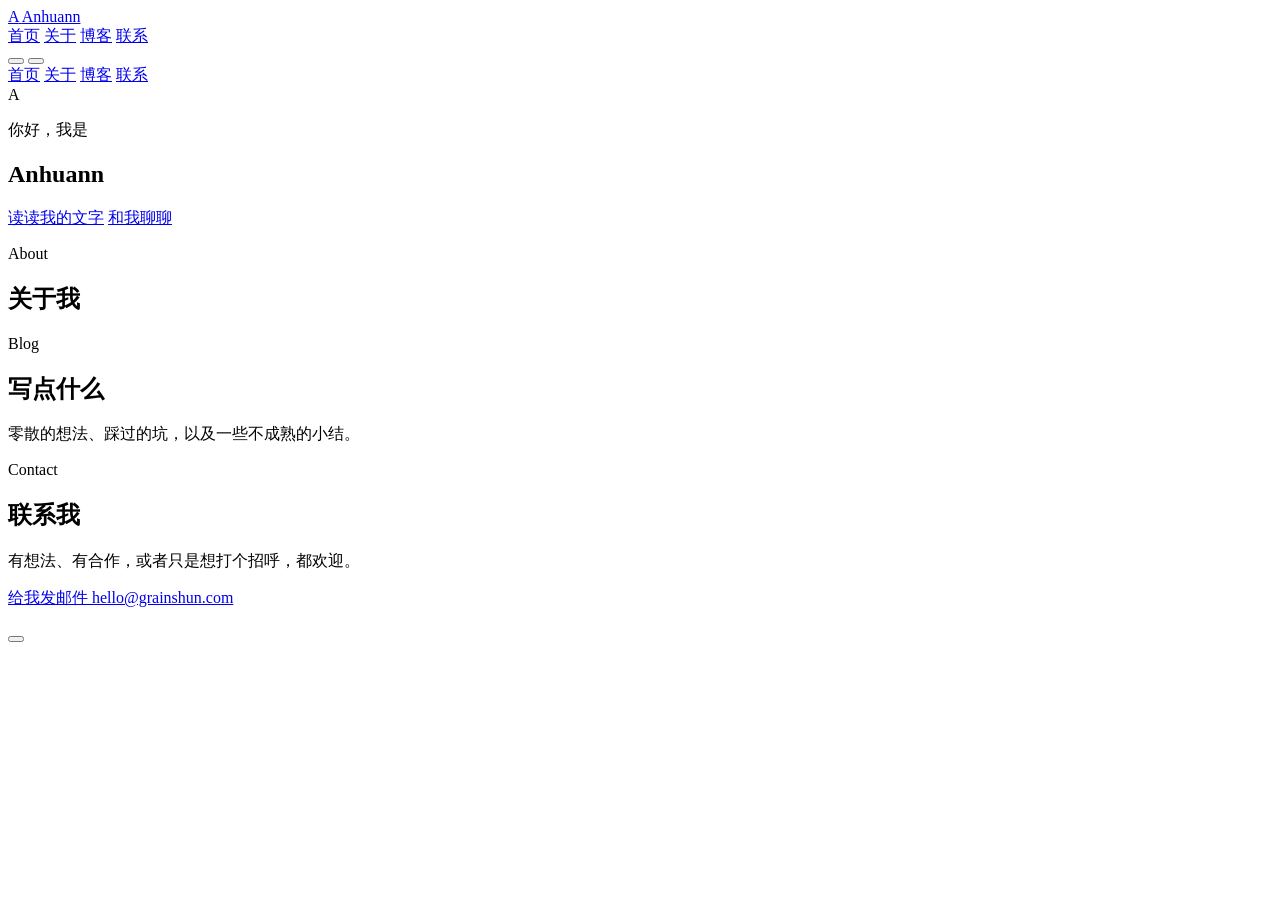
==== index.html @ 81dfb465 "add index.html" ====
<!DOCTYPE html>
<!-- 语言设为简体中文；data-theme="light" 是初始主题，JS 会按用户选择/系统偏好切换 -->
<html lang="zh-CN" data-theme="light">
<head>
  <!-- 字符编码与移动端适配（禁止缩放由 user-scalable 控制，这里用标准 1.0） -->
  <meta charset="UTF-8" />
  <meta name="viewport" content="width=device-width, initial-scale=1" />
  <!-- 浏览器标签页标题（也会被 main.js 按 SITE.name 覆盖一次） -->
  <title>Anhuann · 个人主页</title>
  <!-- SEO 描述：内容由 JS 按 UI.metaDescription 填充 -->
  <meta name="description" id="metaDesc" content="Anhuann 的个人网站 —— 记录一些作品、一些想法，以及一点点生活。" />
  <!-- 移动端地址栏颜色（浅色主题用淡蓝，深色调由 JS 切换） -->
  <meta name="theme-color" content="#e9f1fb" />
  <!-- 内联 SVG 图标做网站 favicon：渐变圆角方块 + 字母 A（无需额外文件） -->
  <link rel="icon" href="data:image/svg+xml,%3Csvg xmlns='http://www.w3.org/2000/svg' viewBox='0 0 64 64'%3E%3Cdefs%3E%3ClinearGradient id='g' x1='0' y1='0' x2='1' y2='1'%3E%3Cstop offset='0' stop-color='%23E9A08C'/%3E%3Cstop offset='1' stop-color='%23E8B98A'/%3E%3C/defs%3E%3Crect width='64' height='64' rx='16' fill='url(%23g)'/%3E%3Ctext x='32' y='44' font-size='36' font-family='Arial,Helvetica,sans-serif' font-weight='bold' fill='white' text-anchor='middle'%3EA%3C/text%3E%3C/svg%3E" />
  <!-- 主样式（配色、布局、组件） -->
  <link rel="stylesheet" href="assets/css/style.css" />
  <!-- 本地 KaTeX 样式（数学公式用，离线可用） -->
  <link rel="stylesheet" href="assets/vendor/katex/katex.min.css" />
  </head>
<body>
  <!-- 顶部滚动进度条：span#progressBar 的宽度由 JS 按滚动比例设置 -->
  <div class="scroll-progress"><span id="progressBar"></span></div>

  <!-- 顶部导航 -->
  <header class="site-header" id="siteHeader">
    <div class="container header-inner">
      <!-- 品牌区：头像占位文字 + （可选的）头像图片，文字由 JS 填充 -->
      <a class="brand" href="#home">
        <span class="brand-mark" id="brandMark">
          <span class="avatar-fallback" id="brandMarkText">A</span>
          <img class="avatar-img" id="brandMarkImg" alt="AnHuann" hidden />
        </span>
        <span class="brand-text" id="brandText">Anhuann</span>
      </a>

      <!-- 桌面导航链接：href 对应各 section 的 id；文字由 JS 按 UI.nav 填充，当前项由 JS 加 .active -->
      <nav class="nav-links" id="navLinks">
        <a href="#home" class="nav-link active" data-nav="home">首页</a>
        <a href="#about" class="nav-link" data-nav="about">关于</a>
        <a href="#blog" class="nav-link" data-nav="blog">博客</a>
        <a href="#contact" class="nav-link" data-nav="contact">联系</a>
      </nav>

      <div class="header-actions">
        <!-- 深浅色切换按钮：JS 在点击时翻转 data-theme -->
        <button class="icon-btn theme-toggle" id="themeToggle" type="button" aria-label="切换深浅色主题">
          <span class="theme-icon-light"></span>
          <span class="theme-icon-dark"></span>
        </button>
        <!-- 汉堡按钮：窄屏展开移动端菜单；aria-expanded 由 JS 维护无障碍状态 -->
        <button class="icon-btn menu-btn" id="menuBtn" type="button" aria-label="打开菜单" aria-expanded="false">
          <span></span><span></span><span></span>
        </button>
      </div>
    </div>

    <!-- 移动端下拉菜单（窄屏显示，点链接后自动收起）；文字同样按 UI.nav 填充 -->
    <div class="mobile-menu" id="mobileMenu">
      <a href="#home" class="mobile-link" data-nav="home">首页</a>
      <a href="#about" class="mobile-link" data-nav="about">关于</a>
      <a href="#blog" class="mobile-link" data-nav="blog">博客</a>
      <a href="#contact" class="mobile-link" data-nav="contact">联系</a>
    </div>
  </header>

  <main>
    <!-- 首页 Hero：首屏。带两个装饰光斑 blob，内容由 SITE 填充 -->
    <section class="hero" id="home">
      <div class="hero-blob blob-1"></div>
      <div class="hero-blob blob-2"></div>
      <div class="container hero-inner">
        <!-- 首屏头像：默认显示首字母占位，配了 SITE.avatar 则换成图片 -->
        <div class="hero-avatar" id="heroAvatar">
          <span class="avatar-fallback" id="heroAvatarText">A</span>
          <img class="avatar-img" id="heroAvatarImg" alt="AnHuann" hidden />
        </div>
        <p class="hero-greeting" id="heroGreeting">你好，我是</p>
        <h1 class="hero-name" id="heroName">Anhuann</h1>
        <p class="hero-tagline" id="heroTagline"></p>
        <p class="hero-desc" id="heroDesc"></p>
        <div class="hero-actions">
          <!-- 主按钮指向博客；次按钮指向联系；文字按 UI.hero 填充 -->
          <a class="btn btn-primary" id="heroPrimaryBtn" href="#blog">读读我的文字</a>
          <a class="btn btn-ghost" id="heroGhostBtn" href="#contact">和我聊聊</a>
        </div>
        <!-- 首屏社交图标药丸（最多 5 个），由 JS 注入 -->
        <div class="hero-socials" id="heroSocials"></div>
        <!-- 作者状态：更新频率/近况，文字按 UI.authorStatus 填充，后台「界面文案」可改 -->
        <p class="author-status" id="authorStatus"></p>
      </div>
      <!-- 向下滚动提示（指向关于区）；无障碍文字按 UI.hero.scrollHint 填充 -->
      <a class="scroll-hint" id="scrollHint" href="#about" aria-label="向下滚动">
        <span class="mouse"><span></span></span>
      </a>
    </section>

    <!-- 关于 -->
    <section class="section" id="about">
      <div class="container">
        <!-- 标题区：小标签/标题/副标题均由 JS 按 UI.about 填充 -->
        <div class="section-head reveal">
          <span class="section-kicker" id="aboutKicker">About</span>
          <h2 class="section-title" id="aboutTitle">关于我</h2>
          <p class="section-sub" id="aboutSub"></p>
        </div>

        <!-- 引入语（一段文字） -->
        <div class="about-intro reveal" id="aboutIntro"></div>
        <!-- 主题故事卡列表：每个 ABOUT.themes 项渲染成一张卡，由 JS 注入 -->
        <div class="story-list" id="storyList"></div>
      </div>
    </section>

    <!-- 博客（浅色底，与「关于」形成交替） -->
    <section class="section section-soft" id="blog">
      <div class="container">
        <!-- 标题区：小标签/标题/副标题均由 JS 按 UI.blog 填充 -->
        <div class="section-head reveal">
          <span class="section-kicker" id="blogKicker">Blog</span>
          <h2 class="section-title" id="blogTitle">写点什么</h2>
          <p class="section-sub" id="blogSub">零散的想法、踩过的坑，以及一些不成熟的小结。</p>
        </div>
        <!-- 文章列表：每篇一个按钮，点击打开弹窗；为空时显示空提示 -->
        <div class="post-list" id="postList"></div>
        <p class="empty-hint" id="postsEmpty" hidden>还没有文章，去 <code>assets/js/data.js</code> 里添加吧。</p>
      </div>
    </section>

    <!-- 联系 -->
    <section class="section" id="contact">
      <div class="container">
        <!-- 标题区：小标签/标题/副标题均由 JS 按 UI.contact 填充 -->
        <div class="section-head reveal">
          <span class="section-kicker" id="contactKicker">Contact</span>
          <h2 class="section-title" id="contactTitle">联系我</h2>
          <p class="section-sub" id="contactSub">有想法、有合作，或者只是想打个招呼，都欢迎。</p>
        </div>

        <div class="contact-wrap reveal">
          <!-- 邮件卡片：href 由 JS 设为 mailto: -->
          <a class="mail-card" id="mailCard" href="#">
            <span class="mail-icon" id="mailIcon"></span>
            <span class="mail-text">
              <span class="mail-label">给我发邮件</span>
              <span class="mail-value" id="mailValue">hello@grainshun.com</span>
            </span>
            <span class="mail-arrow" id="mailArrow"></span>
          </a>

          <!-- 社交账号卡片网格（徽章 + 名称 + 账号），由 JS 注入 -->
          <div class="social-grid" id="socialGrid"></div>
        </div>
      </div>
    </section>
  </main>

  <!-- 页脚：版权文案 + 社交图标药丸（全部），均由 JS 注入 -->
  <footer class="site-footer">
    <div class="container footer-inner">
      <p class="footer-copy" id="footerCopy"></p>
      <div class="footer-links" id="footerLinks"></div>
    </div>
  </footer>

  <!-- 文章弹窗：默认 hidden；打开时由 JS 填充并解锁 body 滚动 -->
  <div class="modal" id="postModal" role="dialog" aria-modal="true" aria-labelledby="modalTitle" hidden>
    <div class="modal-mask" data-close></div>
    <article class="modal-panel">
      <button class="modal-close" id="modalClose" type="button" aria-label="关闭"></button>
      <div class="modal-meta">
        <time id="modalDate"></time>
        <span class="modal-tags" id="modalTags"></span>
      </div>
      <h2 class="modal-title" id="modalTitle"></h2>
      <div class="modal-body" id="modalBody"></div>
    </article>
  </div>

  <!-- 回到顶部按钮（滚动超过一屏后显示） -->
  <button class="to-top" id="toTop" type="button" aria-label="回到顶部"></button>

  <!-- 脚本顺序很重要：
       1) data.js    —— 提供 SITE/ABOUT/POSTS/SOCIALS 全局内容（离线回退用）
       2) katex      —— 数学公式渲染库（本地）
       3) auto-render—— KaTeX 的自动渲染扩展
       4) main.js    —— 业务脚本，依赖上面的库与数据，必须放最后 -->
  <script src="assets/js/data.js"></script>
  <script src="assets/vendor/katex/katex.min.js"></script>
  <script src="assets/vendor/katex/contrib/auto-render.min.js"></script>
  <script src="assets/js/main.js"></script>
  </body>
</html>
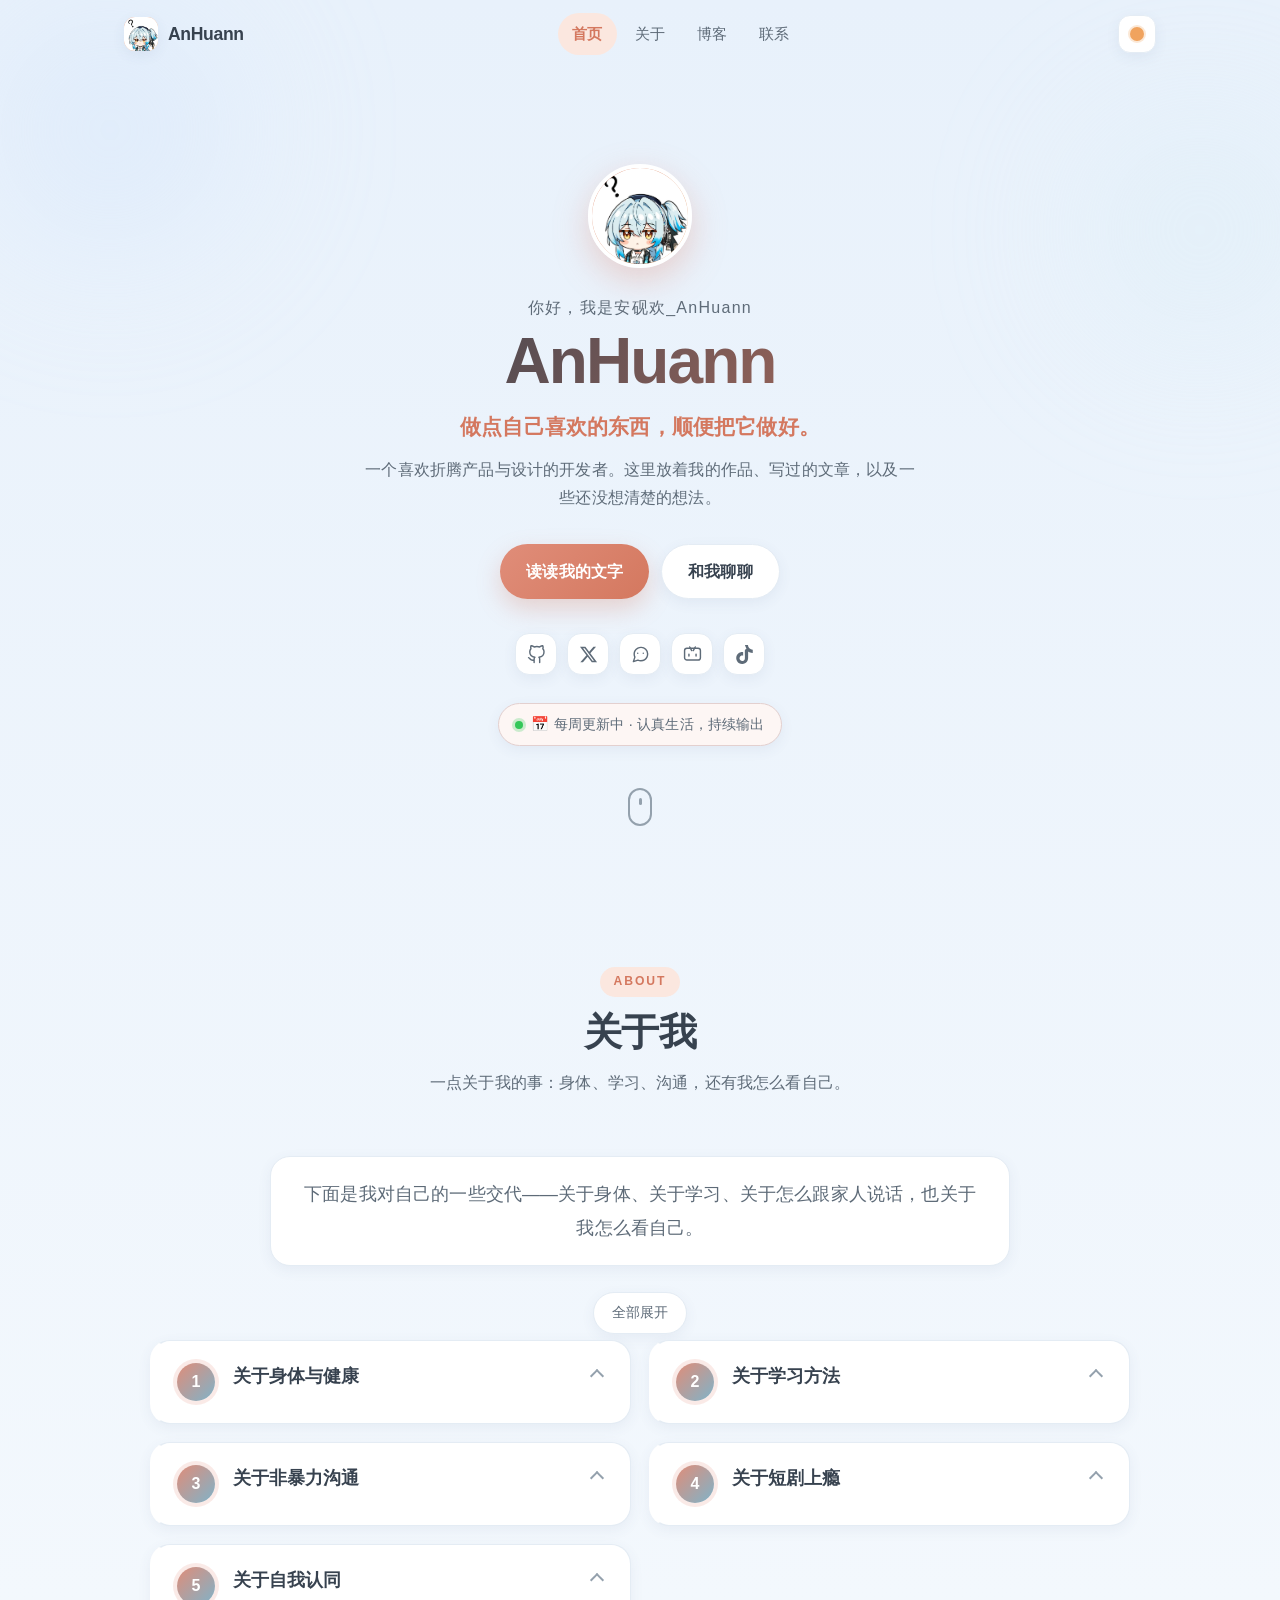
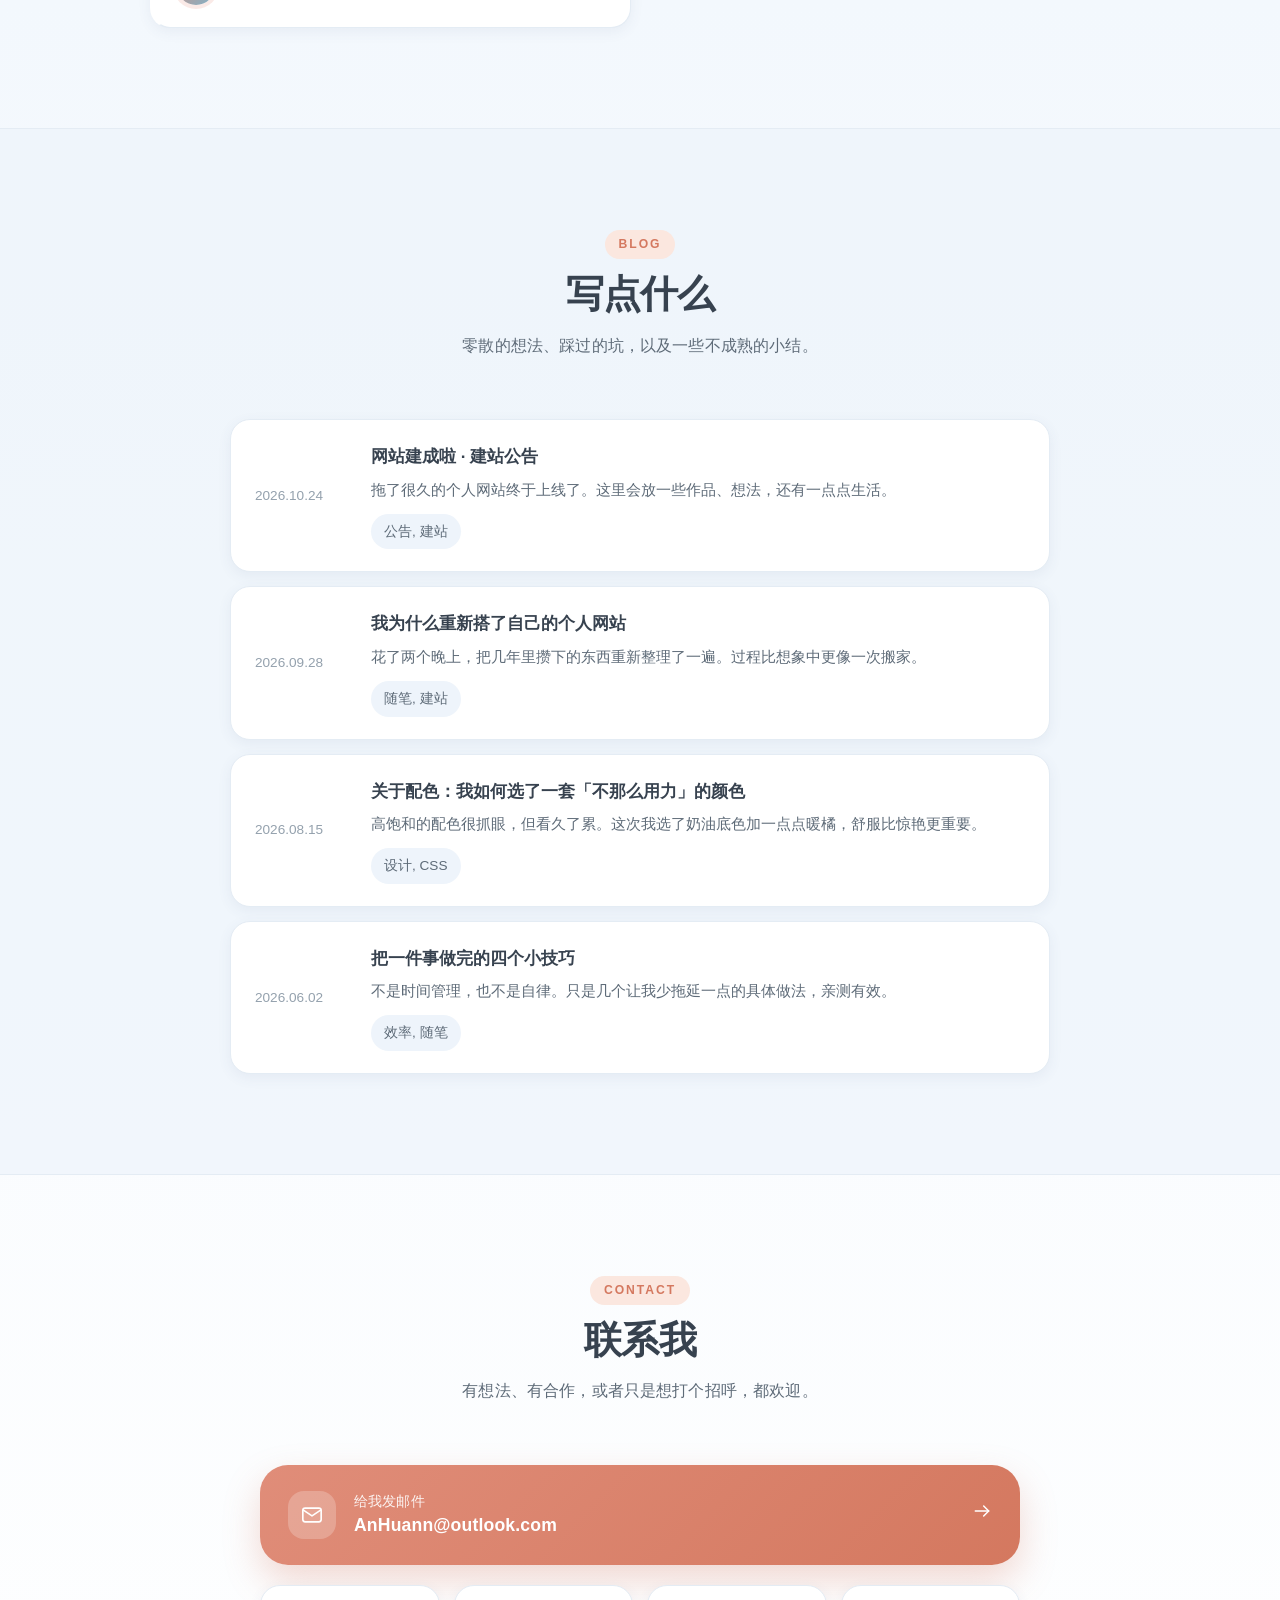
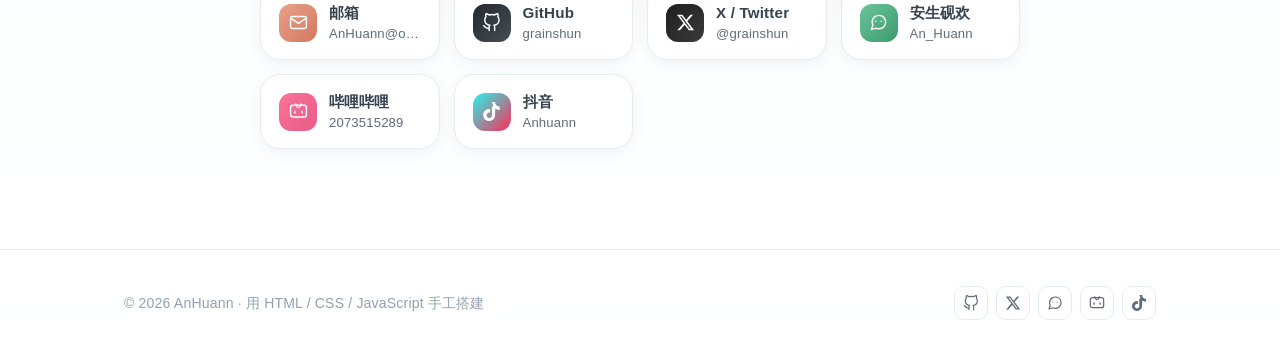
==== commit 82d32d25: "feat: blog categories + Word-style doc preview + LaTeX in admin" ====
--- a/index.html
+++ b/index.html
@@ -1,193 +1,195 @@
-<!DOCTYPE html>
-<!-- 语言设为简体中文；data-theme="light" 是初始主题，JS 会按用户选择/系统偏好切换 -->
-<html lang="zh-CN" data-theme="light">
-<head>
-  <!-- 字符编码与移动端适配（禁止缩放由 user-scalable 控制，这里用标准 1.0） -->
-  <meta charset="UTF-8" />
-  <meta name="viewport" content="width=device-width, initial-scale=1" />
-  <!-- 浏览器标签页标题（也会被 main.js 按 SITE.name 覆盖一次） -->
-  <title>Anhuann · 个人主页</title>
-  <!-- SEO 描述：内容由 JS 按 UI.metaDescription 填充 -->
-  <meta name="description" id="metaDesc" content="Anhuann 的个人网站 —— 记录一些作品、一些想法，以及一点点生活。" />
-  <!-- 移动端地址栏颜色（浅色主题用淡蓝，深色调由 JS 切换） -->
-  <meta name="theme-color" content="#e9f1fb" />
-  <!-- 内联 SVG 图标做网站 favicon：渐变圆角方块 + 字母 A（无需额外文件） -->
-  <link rel="icon" href="data:image/svg+xml,%3Csvg xmlns='http://www.w3.org/2000/svg' viewBox='0 0 64 64'%3E%3Cdefs%3E%3ClinearGradient id='g' x1='0' y1='0' x2='1' y2='1'%3E%3Cstop offset='0' stop-color='%23E9A08C'/%3E%3Cstop offset='1' stop-color='%23E8B98A'/%3E%3C/defs%3E%3Crect width='64' height='64' rx='16' fill='url(%23g)'/%3E%3Ctext x='32' y='44' font-size='36' font-family='Arial,Helvetica,sans-serif' font-weight='bold' fill='white' text-anchor='middle'%3EA%3C/text%3E%3C/svg%3E" />
-  <!-- 主样式（配色、布局、组件） -->
-  <link rel="stylesheet" href="assets/css/style.css" />
-  <!-- 本地 KaTeX 样式（数学公式用，离线可用） -->
-  <link rel="stylesheet" href="assets/vendor/katex/katex.min.css" />
-  </head>
-<body>
-  <!-- 顶部滚动进度条：span#progressBar 的宽度由 JS 按滚动比例设置 -->
-  <div class="scroll-progress"><span id="progressBar"></span></div>
-
-  <!-- 顶部导航 -->
-  <header class="site-header" id="siteHeader">
-    <div class="container header-inner">
-      <!-- 品牌区：头像占位文字 + （可选的）头像图片，文字由 JS 填充 -->
-      <a class="brand" href="#home">
-        <span class="brand-mark" id="brandMark">
-          <span class="avatar-fallback" id="brandMarkText">A</span>
-          <img class="avatar-img" id="brandMarkImg" alt="AnHuann" hidden />
-        </span>
-        <span class="brand-text" id="brandText">Anhuann</span>
-      </a>
-
-      <!-- 桌面导航链接：href 对应各 section 的 id；文字由 JS 按 UI.nav 填充，当前项由 JS 加 .active -->
-      <nav class="nav-links" id="navLinks">
-        <a href="#home" class="nav-link active" data-nav="home">首页</a>
-        <a href="#about" class="nav-link" data-nav="about">关于</a>
-        <a href="#blog" class="nav-link" data-nav="blog">博客</a>
-        <a href="#contact" class="nav-link" data-nav="contact">联系</a>
-      </nav>
-
-      <div class="header-actions">
-        <!-- 深浅色切换按钮：JS 在点击时翻转 data-theme -->
-        <button class="icon-btn theme-toggle" id="themeToggle" type="button" aria-label="切换深浅色主题">
-          <span class="theme-icon-light"></span>
-          <span class="theme-icon-dark"></span>
-        </button>
-        <!-- 汉堡按钮：窄屏展开移动端菜单；aria-expanded 由 JS 维护无障碍状态 -->
-        <button class="icon-btn menu-btn" id="menuBtn" type="button" aria-label="打开菜单" aria-expanded="false">
-          <span></span><span></span><span></span>
-        </button>
-      </div>
-    </div>
-
-    <!-- 移动端下拉菜单（窄屏显示，点链接后自动收起）；文字同样按 UI.nav 填充 -->
-    <div class="mobile-menu" id="mobileMenu">
-      <a href="#home" class="mobile-link" data-nav="home">首页</a>
-      <a href="#about" class="mobile-link" data-nav="about">关于</a>
-      <a href="#blog" class="mobile-link" data-nav="blog">博客</a>
-      <a href="#contact" class="mobile-link" data-nav="contact">联系</a>
-    </div>
-  </header>
-
-  <main>
-    <!-- 首页 Hero：首屏。带两个装饰光斑 blob，内容由 SITE 填充 -->
-    <section class="hero" id="home">
-      <div class="hero-blob blob-1"></div>
-      <div class="hero-blob blob-2"></div>
-      <div class="container hero-inner">
-        <!-- 首屏头像：默认显示首字母占位，配了 SITE.avatar 则换成图片 -->
-        <div class="hero-avatar" id="heroAvatar">
-          <span class="avatar-fallback" id="heroAvatarText">A</span>
-          <img class="avatar-img" id="heroAvatarImg" alt="AnHuann" hidden />
-        </div>
-        <p class="hero-greeting" id="heroGreeting">你好，我是</p>
-        <h1 class="hero-name" id="heroName">Anhuann</h1>
-        <p class="hero-tagline" id="heroTagline"></p>
-        <p class="hero-desc" id="heroDesc"></p>
-        <div class="hero-actions">
-          <!-- 主按钮指向博客；次按钮指向联系；文字按 UI.hero 填充 -->
-          <a class="btn btn-primary" id="heroPrimaryBtn" href="#blog">读读我的文字</a>
-          <a class="btn btn-ghost" id="heroGhostBtn" href="#contact">和我聊聊</a>
-        </div>
-        <!-- 首屏社交图标药丸（最多 5 个），由 JS 注入 -->
-        <div class="hero-socials" id="heroSocials"></div>
-        <!-- 作者状态：更新频率/近况，文字按 UI.authorStatus 填充，后台「界面文案」可改 -->
-        <p class="author-status" id="authorStatus"></p>
-      </div>
-      <!-- 向下滚动提示（指向关于区）；无障碍文字按 UI.hero.scrollHint 填充 -->
-      <a class="scroll-hint" id="scrollHint" href="#about" aria-label="向下滚动">
-        <span class="mouse"><span></span></span>
-      </a>
-    </section>
-
-    <!-- 关于 -->
-    <section class="section" id="about">
-      <div class="container">
-        <!-- 标题区：小标签/标题/副标题均由 JS 按 UI.about 填充 -->
-        <div class="section-head reveal">
-          <span class="section-kicker" id="aboutKicker">About</span>
-          <h2 class="section-title" id="aboutTitle">关于我</h2>
-          <p class="section-sub" id="aboutSub"></p>
-        </div>
-
-        <!-- 引入语（一段文字） -->
-        <div class="about-intro reveal" id="aboutIntro"></div>
-        <!-- 主题故事卡列表：每个 ABOUT.themes 项渲染成一张卡，由 JS 注入 -->
-        <div class="story-list" id="storyList"></div>
-      </div>
-    </section>
-
-    <!-- 博客（浅色底，与「关于」形成交替） -->
-    <section class="section section-soft" id="blog">
-      <div class="container">
-        <!-- 标题区：小标签/标题/副标题均由 JS 按 UI.blog 填充 -->
-        <div class="section-head reveal">
-          <span class="section-kicker" id="blogKicker">Blog</span>
-          <h2 class="section-title" id="blogTitle">写点什么</h2>
-          <p class="section-sub" id="blogSub">零散的想法、踩过的坑，以及一些不成熟的小结。</p>
-        </div>
-        <!-- 文章列表：每篇一个按钮，点击打开弹窗；为空时显示空提示 -->
-        <div class="post-list" id="postList"></div>
-        <p class="empty-hint" id="postsEmpty" hidden>还没有文章，去 <code>assets/js/data.js</code> 里添加吧。</p>
-      </div>
-    </section>
-
-    <!-- 联系 -->
-    <section class="section" id="contact">
-      <div class="container">
-        <!-- 标题区：小标签/标题/副标题均由 JS 按 UI.contact 填充 -->
-        <div class="section-head reveal">
-          <span class="section-kicker" id="contactKicker">Contact</span>
-          <h2 class="section-title" id="contactTitle">联系我</h2>
-          <p class="section-sub" id="contactSub">有想法、有合作，或者只是想打个招呼，都欢迎。</p>
-        </div>
-
-        <div class="contact-wrap reveal">
-          <!-- 邮件卡片：href 由 JS 设为 mailto: -->
-          <a class="mail-card" id="mailCard" href="#">
-            <span class="mail-icon" id="mailIcon"></span>
-            <span class="mail-text">
-              <span class="mail-label">给我发邮件</span>
-              <span class="mail-value" id="mailValue">hello@grainshun.com</span>
-            </span>
-            <span class="mail-arrow" id="mailArrow"></span>
-          </a>
-
-          <!-- 社交账号卡片网格（徽章 + 名称 + 账号），由 JS 注入 -->
-          <div class="social-grid" id="socialGrid"></div>
-        </div>
-      </div>
-    </section>
-  </main>
-
-  <!-- 页脚：版权文案 + 社交图标药丸（全部），均由 JS 注入 -->
-  <footer class="site-footer">
-    <div class="container footer-inner">
-      <p class="footer-copy" id="footerCopy"></p>
-      <div class="footer-links" id="footerLinks"></div>
-    </div>
-  </footer>
-
-  <!-- 文章弹窗：默认 hidden；打开时由 JS 填充并解锁 body 滚动 -->
-  <div class="modal" id="postModal" role="dialog" aria-modal="true" aria-labelledby="modalTitle" hidden>
-    <div class="modal-mask" data-close></div>
-    <article class="modal-panel">
-      <button class="modal-close" id="modalClose" type="button" aria-label="关闭"></button>
-      <div class="modal-meta">
-        <time id="modalDate"></time>
-        <span class="modal-tags" id="modalTags"></span>
-      </div>
-      <h2 class="modal-title" id="modalTitle"></h2>
-      <div class="modal-body" id="modalBody"></div>
-    </article>
-  </div>
-
-  <!-- 回到顶部按钮（滚动超过一屏后显示） -->
-  <button class="to-top" id="toTop" type="button" aria-label="回到顶部"></button>
-
-  <!-- 脚本顺序很重要：
-       1) data.js    —— 提供 SITE/ABOUT/POSTS/SOCIALS 全局内容（离线回退用）
-       2) katex      —— 数学公式渲染库（本地）
-       3) auto-render—— KaTeX 的自动渲染扩展
-       4) main.js    —— 业务脚本，依赖上面的库与数据，必须放最后 -->
-  <script src="assets/js/data.js"></script>
-  <script src="assets/vendor/katex/katex.min.js"></script>
-  <script src="assets/vendor/katex/contrib/auto-render.min.js"></script>
-  <script src="assets/js/main.js"></script>
-  </body>
-</html>
+<!DOCTYPE html>
+<!-- 语言设为简体中文；data-theme="light" 是初始主题，JS 会按用户选择/系统偏好切换 -->
+<html lang="zh-CN" data-theme="light">
+<head>
+  <!-- 字符编码与移动端适配（禁止缩放由 user-scalable 控制，这里用标准 1.0） -->
+  <meta charset="UTF-8" />
+  <meta name="viewport" content="width=device-width, initial-scale=1" />
+  <!-- 浏览器标签页标题（也会被 main.js 按 SITE.name 覆盖一次） -->
+  <title>Anhuann · 个人主页</title>
+  <!-- SEO 描述：内容由 JS 按 UI.metaDescription 填充 -->
+  <meta name="description" id="metaDesc" content="Anhuann 的个人网站 —— 记录一些作品、一些想法，以及一点点生活。" />
+  <!-- 移动端地址栏颜色（浅色主题用淡蓝，深色调由 JS 切换） -->
+  <meta name="theme-color" content="#e9f1fb" />
+  <!-- 内联 SVG 图标做网站 favicon：渐变圆角方块 + 字母 A（无需额外文件） -->
+  <link rel="icon" href="data:image/svg+xml,%3Csvg xmlns='http://www.w3.org/2000/svg' viewBox='0 0 64 64'%3E%3Cdefs%3E%3ClinearGradient id='g' x1='0' y1='0' x2='1' y2='1'%3E%3Cstop offset='0' stop-color='%23E9A08C'/%3E%3Cstop offset='1' stop-color='%23E8B98A'/%3E%3C/defs%3E%3Crect width='64' height='64' rx='16' fill='url(%23g)'/%3E%3Ctext x='32' y='44' font-size='36' font-family='Arial,Helvetica,sans-serif' font-weight='bold' fill='white' text-anchor='middle'%3EA%3C/text%3E%3C/svg%3E" />
+  <!-- 主样式（配色、布局、组件） -->
+  <link rel="stylesheet" href="assets/css/style.css" />
+  <!-- 本地 KaTeX 样式（数学公式用，离线可用） -->
+  <link rel="stylesheet" href="assets/vendor/katex/katex.min.css" />
+  </head>
+<body>
+  <!-- 顶部滚动进度条：span#progressBar 的宽度由 JS 按滚动比例设置 -->
+  <div class="scroll-progress"><span id="progressBar"></span></div>
+
+  <!-- 顶部导航 -->
+  <header class="site-header" id="siteHeader">
+    <div class="container header-inner">
+      <!-- 品牌区：头像占位文字 + （可选的）头像图片，文字由 JS 填充 -->
+      <a class="brand" href="#home">
+        <span class="brand-mark" id="brandMark">
+          <span class="avatar-fallback" id="brandMarkText">A</span>
+          <img class="avatar-img" id="brandMarkImg" alt="AnHuann" hidden />
+        </span>
+        <span class="brand-text" id="brandText">Anhuann</span>
+      </a>
+
+      <!-- 桌面导航链接：href 对应各 section 的 id；文字由 JS 按 UI.nav 填充，当前项由 JS 加 .active -->
+      <nav class="nav-links" id="navLinks">
+        <a href="#home" class="nav-link active" data-nav="home">首页</a>
+        <a href="#about" class="nav-link" data-nav="about">关于</a>
+        <a href="#blog" class="nav-link" data-nav="blog">博客</a>
+        <a href="#contact" class="nav-link" data-nav="contact">联系</a>
+      </nav>
+
+      <div class="header-actions">
+        <!-- 深浅色切换按钮：JS 在点击时翻转 data-theme -->
+        <button class="icon-btn theme-toggle" id="themeToggle" type="button" aria-label="切换深浅色主题">
+          <span class="theme-icon-light"></span>
+          <span class="theme-icon-dark"></span>
+        </button>
+        <!-- 汉堡按钮：窄屏展开移动端菜单；aria-expanded 由 JS 维护无障碍状态 -->
+        <button class="icon-btn menu-btn" id="menuBtn" type="button" aria-label="打开菜单" aria-expanded="false">
+          <span></span><span></span><span></span>
+        </button>
+      </div>
+    </div>
+
+    <!-- 移动端下拉菜单（窄屏显示，点链接后自动收起）；文字同样按 UI.nav 填充 -->
+    <div class="mobile-menu" id="mobileMenu">
+      <a href="#home" class="mobile-link" data-nav="home">首页</a>
+      <a href="#about" class="mobile-link" data-nav="about">关于</a>
+      <a href="#blog" class="mobile-link" data-nav="blog">博客</a>
+      <a href="#contact" class="mobile-link" data-nav="contact">联系</a>
+    </div>
+  </header>
+
+  <main>
+    <!-- 首页 Hero：首屏。带两个装饰光斑 blob，内容由 SITE 填充 -->
+    <section class="hero" id="home">
+      <div class="hero-blob blob-1"></div>
+      <div class="hero-blob blob-2"></div>
+      <div class="container hero-inner">
+        <!-- 首屏头像：默认显示首字母占位，配了 SITE.avatar 则换成图片 -->
+        <div class="hero-avatar" id="heroAvatar">
+          <span class="avatar-fallback" id="heroAvatarText">A</span>
+          <img class="avatar-img" id="heroAvatarImg" alt="AnHuann" hidden />
+        </div>
+        <p class="hero-greeting" id="heroGreeting">你好，我是</p>
+        <h1 class="hero-name" id="heroName">Anhuann</h1>
+        <p class="hero-tagline" id="heroTagline"></p>
+        <p class="hero-desc" id="heroDesc"></p>
+        <div class="hero-actions">
+          <!-- 主按钮指向博客；次按钮指向联系；文字按 UI.hero 填充 -->
+          <a class="btn btn-primary" id="heroPrimaryBtn" href="#blog">读读我的文字</a>
+          <a class="btn btn-ghost" id="heroGhostBtn" href="#contact">和我聊聊</a>
+        </div>
+        <!-- 首屏社交图标药丸（最多 5 个），由 JS 注入 -->
+        <div class="hero-socials" id="heroSocials"></div>
+        <!-- 作者状态：更新频率/近况，文字按 UI.authorStatus 填充，后台「界面文案」可改 -->
+        <p class="author-status" id="authorStatus"></p>
+      </div>
+      <!-- 向下滚动提示（指向关于区）；无障碍文字按 UI.hero.scrollHint 填充 -->
+      <a class="scroll-hint" id="scrollHint" href="#about" aria-label="向下滚动">
+        <span class="mouse"><span></span></span>
+      </a>
+    </section>
+
+    <!-- 关于 -->
+    <section class="section" id="about">
+      <div class="container">
+        <!-- 标题区：小标签/标题/副标题均由 JS 按 UI.about 填充 -->
+        <div class="section-head reveal">
+          <span class="section-kicker" id="aboutKicker">About</span>
+          <h2 class="section-title" id="aboutTitle">关于我</h2>
+          <p class="section-sub" id="aboutSub"></p>
+        </div>
+
+        <!-- 引入语（一段文字） -->
+        <div class="about-intro reveal" id="aboutIntro"></div>
+        <!-- 主题故事卡列表：每个 ABOUT.themes 项渲染成一张卡，由 JS 注入 -->
+        <div class="story-list" id="storyList"></div>
+      </div>
+    </section>
+
+    <!-- 博客（浅色底，与「关于」形成交替） -->
+    <section class="section section-soft" id="blog">
+      <div class="container">
+        <!-- 标题区：小标签/标题/副标题均由 JS 按 UI.blog 填充 -->
+        <div class="section-head reveal">
+          <span class="section-kicker" id="blogKicker">Blog</span>
+          <h2 class="section-title" id="blogTitle">写点什么</h2>
+          <p class="section-sub" id="blogSub">零散的想法、踩过的坑，以及一些不成熟的小结。</p>
+        </div>
+        <!-- 文章列表：每篇一个按钮，点击打开弹窗；为空时显示空提示 -->
+        <!-- 分类筛选条：由 JS 按文章分类动态生成 -->
+        <div class="category-bar" id="categoryBar" hidden></div>
+        <div class="post-list" id="postList"></div>
+        <p class="empty-hint" id="postsEmpty" hidden>还没有文章，去 <code>assets/js/data.js</code> 里添加吧。</p>
+      </div>
+    </section>
+
+    <!-- 联系 -->
+    <section class="section" id="contact">
+      <div class="container">
+        <!-- 标题区：小标签/标题/副标题均由 JS 按 UI.contact 填充 -->
+        <div class="section-head reveal">
+          <span class="section-kicker" id="contactKicker">Contact</span>
+          <h2 class="section-title" id="contactTitle">联系我</h2>
+          <p class="section-sub" id="contactSub">有想法、有合作，或者只是想打个招呼，都欢迎。</p>
+        </div>
+
+        <div class="contact-wrap reveal">
+          <!-- 邮件卡片：href 由 JS 设为 mailto: -->
+          <a class="mail-card" id="mailCard" href="#">
+            <span class="mail-icon" id="mailIcon"></span>
+            <span class="mail-text">
+              <span class="mail-label">给我发邮件</span>
+              <span class="mail-value" id="mailValue">hello@grainshun.com</span>
+            </span>
+            <span class="mail-arrow" id="mailArrow"></span>
+          </a>
+
+          <!-- 社交账号卡片网格（徽章 + 名称 + 账号），由 JS 注入 -->
+          <div class="social-grid" id="socialGrid"></div>
+        </div>
+      </div>
+    </section>
+  </main>
+
+  <!-- 页脚：版权文案 + 社交图标药丸（全部），均由 JS 注入 -->
+  <footer class="site-footer">
+    <div class="container footer-inner">
+      <p class="footer-copy" id="footerCopy"></p>
+      <div class="footer-links" id="footerLinks"></div>
+    </div>
+  </footer>
+
+  <!-- 文章弹窗：默认 hidden；打开时由 JS 填充并解锁 body 滚动 -->
+  <div class="modal" id="postModal" role="dialog" aria-modal="true" aria-labelledby="modalTitle" hidden>
+    <div class="modal-mask" data-close></div>
+    <article class="modal-panel">
+      <button class="modal-close" id="modalClose" type="button" aria-label="关闭"></button>
+      <div class="modal-meta">
+        <time id="modalDate"></time>
+        <span class="modal-tags" id="modalTags"></span>
+      </div>
+      <h2 class="modal-title" id="modalTitle"></h2>
+      <div class="modal-body" id="modalBody"></div>
+    </article>
+  </div>
+
+  <!-- 回到顶部按钮（滚动超过一屏后显示） -->
+  <button class="to-top" id="toTop" type="button" aria-label="回到顶部"></button>
+
+  <!-- 脚本顺序很重要：
+       1) data.js    —— 提供 SITE/ABOUT/POSTS/SOCIALS 全局内容（离线回退用）
+       2) katex      —— 数学公式渲染库（本地）
+       3) auto-render—— KaTeX 的自动渲染扩展
+       4) main.js    —— 业务脚本，依赖上面的库与数据，必须放最后 -->
+  <script src="assets/js/data.js"></script>
+  <script src="assets/vendor/katex/katex.min.js"></script>
+  <script src="assets/vendor/katex/contrib/auto-render.min.js"></script>
+  <script src="assets/js/main.js"></script>
+  </body>
+</html>
--- a/assets/css/style.css
+++ b/assets/css/style.css
@@ -0,0 +1,1477 @@
+/* =========================================================
+   Anhuann · 个人网站样式
+   风格：温和个人风（柔和配色 / 大圆角 / 轻动效）
+   ========================================================= */
+
+/* ---------- 设计变量 ---------- */
+:root {
+  --bg: #fbfdff;
+  --bg-soft: #eef4fb;
+  --surface: #ffffff;
+  --text: #37424f;
+  --text-soft: #5e6b78;
+  --text-faint: #94a1ad;
+  --accent: #e08d79;
+  --accent-strong: #d4785f;
+  --accent-soft: #fbe7df;
+  --accent-2: #7fb3c9;
+  --border: #e4ecf4;
+  --shadow-sm: 0 4px 14px rgba(64, 92, 130, 0.07);
+  --shadow-md: 0 12px 32px rgba(64, 92, 130, 0.1);
+  --shadow-lg: 0 24px 60px rgba(64, 92, 130, 0.16);
+  --radius-sm: 12px;
+  --radius: 20px;
+  --radius-lg: 28px;
+  --header-h: 68px;
+  --ease: cubic-bezier(0.22, 0.61, 0.36, 1);
+}
+
+[data-theme="dark"] {
+  --bg: #14181f;
+  --bg-soft: #1b222c;
+  --surface: #1f2731;
+  --text: #eef3f8;
+  --text-soft: #aab6c2;
+  --text-faint: #6f7c89;
+  --accent: #e8a08c;
+  --accent-strong: #f0b3a1;
+  --accent-soft: #332420;
+  --accent-2: #7fb3c9;
+  --border: #2a3543;
+  --shadow-sm: 0 4px 14px rgba(0, 0, 0, 0.3);
+  --shadow-md: 0 12px 32px rgba(0, 0, 0, 0.4);
+  --shadow-lg: 0 24px 60px rgba(0, 0, 0, 0.52);
+}
+
+[data-theme="dark"] body {
+  background: var(--bg);
+}
+
+/* ---------- 基础重置 ---------- */
+*,
+*::before,
+*::after {
+  box-sizing: border-box;
+}
+
+html {
+  scroll-behavior: smooth;
+  scroll-padding-top: calc(var(--header-h) + 16px);
+  -webkit-text-size-adjust: 100%;
+}
+
+/* 双端兜底：防止意外内容把页面撑出横向滚动 */
+html,
+body {
+  overflow-x: hidden;
+  max-width: 100%;
+}
+
+body {
+  margin: 0;
+  background: linear-gradient(180deg, #e8f1fb 0%, #f3f8fd 45%, #ffffff 100%);
+  color: var(--text);
+  font-family: -apple-system, BlinkMacSystemFont, "Segoe UI", "PingFang SC",
+    "Hiragino Sans GB", "Microsoft YaHei", "Source Han Sans SC", sans-serif;
+  font-size: 16px;
+  line-height: 1.75;
+  letter-spacing: 0.01em;
+  -webkit-font-smoothing: antialiased;
+  transition: background-color 0.4s var(--ease), color 0.4s var(--ease);
+}
+
+body.is-locked {
+  overflow: hidden;
+}
+
+h1, h2, h3, h4 {
+  margin: 0;
+  line-height: 1.25;
+  font-weight: 700;
+  letter-spacing: -0.015em;
+}
+
+p { margin: 0 0 1em; }
+p:last-child { margin-bottom: 0; }
+
+a {
+  color: inherit;
+  text-decoration: none;
+}
+
+ul {
+  margin: 0;
+  padding: 0;
+  list-style: none;
+}
+
+img { max-width: 100%; display: block; }
+
+/* hidden 属性要能盖过组件自身的 display */
+[hidden] { display: none !important; }
+
+button {
+  font: inherit;
+  color: inherit;
+  border: none;
+  background: none;
+  cursor: pointer;
+}
+
+code {
+  font-family: "SFMono-Regular", Consolas, "Liberation Mono", Menlo, monospace;
+  font-size: 0.9em;
+  padding: 0.15em 0.45em;
+  border-radius: 6px;
+  background: var(--bg-soft);
+  color: var(--accent-strong);
+}
+
+:focus-visible {
+  outline: 2px solid var(--accent);
+  outline-offset: 3px;
+  border-radius: 6px;
+}
+
+::selection {
+  background: var(--accent-soft);
+  color: var(--accent-strong);
+}
+
+.container {
+  width: 100%;
+  max-width: 1080px;
+  margin: 0 auto;
+  padding: 0 24px;
+}
+
+/* ---------- 滚动进度条 ---------- */
+.scroll-progress {
+  position: fixed;
+  inset: 0 0 auto 0;
+  height: 3px;
+  z-index: 120;
+  background: transparent;
+  pointer-events: none;
+}
+
+.scroll-progress span {
+  display: block;
+  height: 100%;
+  width: 0;
+  background: linear-gradient(90deg, var(--accent), var(--accent-2));
+  border-radius: 0 3px 3px 0;
+  transition: width 0.1s linear;
+}
+
+/* ---------- 顶部导航 ---------- */
+.site-header {
+  position: fixed;
+  top: 0;
+  left: 0;
+  right: 0;
+  z-index: 100;
+  height: var(--header-h);
+  display: flex;
+  align-items: center;
+  background: transparent;
+  transition: background-color 0.3s var(--ease), box-shadow 0.3s var(--ease),
+    backdrop-filter 0.3s var(--ease);
+}
+
+.site-header.is-stuck {
+  background: var(--bg);
+  background: color-mix(in srgb, var(--bg) 82%, transparent);
+  backdrop-filter: saturate(180%) blur(14px);
+  -webkit-backdrop-filter: saturate(180%) blur(14px);
+  box-shadow: 0 1px 0 var(--border);
+}
+
+.header-inner {
+  display: flex;
+  align-items: center;
+  justify-content: space-between;
+  gap: 20px;
+}
+
+.brand {
+  display: inline-flex;
+  align-items: center;
+  gap: 10px;
+  font-weight: 700;
+  font-size: 1.1rem;
+  letter-spacing: -0.02em;
+}
+
+.brand-mark {
+  position: relative;
+  width: 34px;
+  height: 34px;
+  display: grid;
+  place-items: center;
+  border-radius: 11px;
+  background: linear-gradient(135deg, var(--accent), #e8b98a);
+  color: #fff;
+  font-size: 1rem;
+  font-weight: 800;
+  box-shadow: var(--shadow-sm);
+}
+
+.brand-text { color: var(--text); }
+
+.nav-links {
+  display: flex;
+  align-items: center;
+  gap: 4px;
+}
+
+.nav-link {
+  position: relative;
+  padding: 8px 14px;
+  border-radius: 999px;
+  font-size: 0.95rem;
+  color: var(--text-soft);
+  transition: color 0.25s var(--ease), background-color 0.25s var(--ease);
+}
+
+.nav-link:hover { color: var(--text); background: var(--bg-soft); }
+
+.nav-link.active {
+  color: var(--accent-strong);
+  background: var(--accent-soft);
+  font-weight: 600;
+}
+
+.header-actions {
+  display: flex;
+  align-items: center;
+  gap: 8px;
+}
+
+.icon-btn {
+  width: 38px;
+  height: 38px;
+  display: grid;
+  place-items: center;
+  border-radius: 12px;
+  background: var(--surface);
+  box-shadow: var(--shadow-sm);
+  border: 1px solid var(--border);
+  transition: transform 0.25s var(--ease), box-shadow 0.25s var(--ease);
+}
+
+.icon-btn:hover {
+  transform: translateY(-1px);
+  box-shadow: var(--shadow-md);
+}
+
+/* 主题切换图标 */
+.theme-toggle { position: relative; overflow: hidden; }
+
+.theme-icon-light,
+.theme-icon-dark {
+  position: absolute;
+  width: 18px;
+  height: 18px;
+  transition: opacity 0.3s var(--ease), transform 0.4s var(--ease);
+}
+
+.theme-icon-light {
+  opacity: 1;
+  transform: rotate(0) scale(1);
+}
+
+.theme-icon-dark {
+  opacity: 0;
+  transform: rotate(-90deg) scale(0.5);
+}
+
+[data-theme="dark"] .theme-icon-light {
+  opacity: 0;
+  transform: rotate(90deg) scale(0.5);
+}
+
+[data-theme="dark"] .theme-icon-dark {
+  opacity: 1;
+  transform: rotate(0) scale(1);
+}
+
+.theme-icon-light::before {
+  content: "";
+  position: absolute;
+  inset: 2px;
+  border-radius: 50%;
+  background: #f0a35e;
+  box-shadow: 0 0 0 2px rgba(240, 163, 94, 0.25);
+}
+
+.theme-icon-dark::before {
+  content: "";
+  position: absolute;
+  width: 14px;
+  height: 14px;
+  top: 1px;
+  left: 3px;
+  border-radius: 50%;
+  background: #d8cfc4;
+  box-shadow: 5px 3px 0 -1px var(--surface);
+}
+
+/* 汉堡按钮 */
+.menu-btn {
+  display: none;
+  flex-direction: column;
+  gap: 4px;
+}
+
+.menu-btn span {
+  display: block;
+  width: 16px;
+  height: 2px;
+  border-radius: 2px;
+  background: var(--text);
+  transition: transform 0.3s var(--ease), opacity 0.2s var(--ease);
+}
+
+.menu-btn.is-open span:nth-child(1) { transform: translateY(6px) rotate(45deg); }
+.menu-btn.is-open span:nth-child(2) { opacity: 0; }
+.menu-btn.is-open span:nth-child(3) { transform: translateY(-6px) rotate(-45deg); }
+
+/* 移动端菜单 */
+.mobile-menu {
+  position: absolute;
+  top: var(--header-h);
+  left: 12px;
+  right: 12px;
+  padding: 10px;
+  border-radius: var(--radius);
+  background: var(--surface);
+  border: 1px solid var(--border);
+  box-shadow: var(--shadow-lg);
+  display: none;
+  flex-direction: column;
+  opacity: 0;
+  transform: translateY(-8px);
+  pointer-events: none;
+  transition: opacity 0.25s var(--ease), transform 0.25s var(--ease);
+}
+
+.mobile-menu.is-open {
+  opacity: 1;
+  transform: translateY(0);
+  pointer-events: auto;
+}
+
+.mobile-link {
+  padding: 12px 16px;
+  border-radius: var(--radius-sm);
+  color: var(--text-soft);
+  font-size: 1rem;
+}
+
+.mobile-link:hover { background: var(--bg-soft); color: var(--text); }
+
+/* ---------- Hero ---------- */
+.hero {
+  position: relative;
+  padding: calc(var(--header-h) + 96px) 0 120px;
+  overflow: hidden;
+  text-align: center;
+}
+
+.hero-blob {
+  position: absolute;
+  border-radius: 50%;
+  filter: blur(70px);
+  opacity: 0.5;
+  pointer-events: none;
+  z-index: 0;
+}
+
+.blob-1 {
+  width: 380px;
+  height: 380px;
+  top: -60px;
+  left: -80px;
+  background: radial-gradient(circle, #cfe2fb, transparent 70%);
+  animation: float 14s var(--ease) infinite;
+}
+
+.blob-2 {
+  width: 340px;
+  height: 340px;
+  top: 60px;
+  right: -90px;
+  background: radial-gradient(circle, #d7ecf4, transparent 70%);
+  animation: float 18s var(--ease) infinite reverse;
+}
+
+@keyframes float {
+  0%, 100% { transform: translate(0, 0); }
+  50% { transform: translate(24px, 28px); }
+}
+
+.hero-inner {
+  position: relative;
+  z-index: 1;
+}
+
+.hero-avatar {
+  position: relative;
+  width: 104px;
+  height: 104px;
+  margin: 0 auto 26px;
+  display: grid;
+  place-items: center;
+  border-radius: 50%;
+  background: linear-gradient(135deg, var(--accent), #e8b98a);
+  color: #fff;
+  font-size: 2.6rem;
+  font-weight: 800;
+  letter-spacing: 0;
+  box-shadow: 0 12px 34px rgba(224, 141, 121, 0.35);
+  border: 4px solid var(--surface);
+}
+
+.hero-greeting {
+  margin: 0 0 6px;
+  color: var(--text-soft);
+  font-size: 1rem;
+  letter-spacing: 0.08em;
+}
+
+.hero-name {
+  margin: 0 0 14px;
+  font-size: clamp(2.4rem, 7vw, 4rem);
+  font-weight: 800;
+  line-height: 1.05;
+  letter-spacing: -0.03em;
+  text-wrap: balance;
+  background: linear-gradient(120deg, var(--text) 20%, var(--accent-strong));
+  -webkit-background-clip: text;
+  background-clip: text;
+  -webkit-text-fill-color: transparent;
+}
+
+.hero-tagline {
+  margin: 0 auto 10px;
+  max-width: 620px;
+  font-size: clamp(1.05rem, 2.4vw, 1.3rem);
+  font-weight: 600;
+  color: var(--accent-strong);
+}
+
+.hero-desc {
+  margin: 0 auto 32px;
+  max-width: 560px;
+  color: var(--text-soft);
+  font-size: 1rem;
+}
+
+.hero-actions {
+  display: flex;
+  flex-wrap: wrap;
+  gap: 12px;
+  justify-content: center;
+}
+
+.btn {
+  display: inline-flex;
+  align-items: center;
+  gap: 8px;
+  padding: 13px 26px;
+  border-radius: 999px;
+  font-size: 0.98rem;
+  font-weight: 600;
+  transition: transform 0.25s var(--ease), box-shadow 0.25s var(--ease),
+    background-color 0.25s var(--ease);
+}
+
+.btn:hover { transform: translateY(-2px); }
+
+.btn-primary {
+  background: linear-gradient(135deg, var(--accent), var(--accent-strong));
+  color: #fff;
+  box-shadow: 0 10px 24px rgba(212, 120, 95, 0.28);
+}
+
+.btn-primary:hover { box-shadow: 0 16px 32px rgba(212, 120, 95, 0.36); }
+
+.btn-ghost {
+  background: var(--surface);
+  color: var(--text);
+  border: 1px solid var(--border);
+  box-shadow: var(--shadow-sm);
+}
+
+.btn-ghost:hover { box-shadow: var(--shadow-md); }
+
+.hero-socials {
+  margin-top: 34px;
+  display: flex;
+  gap: 10px;
+  justify-content: center;
+}
+
+/* 作者状态：首屏展示的近况/更新频率，做成柔和药丸 */
+.author-status {
+  margin: 28px auto 0;
+  display: inline-flex;
+  align-items: center;
+  gap: 8px;
+  padding: 8px 16px;
+  border-radius: 999px;
+  background: color-mix(in srgb, var(--accent) 8%, var(--surface));
+  border: 1px solid color-mix(in srgb, var(--accent) 30%, var(--border));
+  color: var(--text-soft);
+  font-size: 0.9rem;
+  box-shadow: var(--shadow-sm);
+}
+.author-status::before {
+  content: "";
+  width: 8px;
+  height: 8px;
+  border-radius: 50%;
+  background: #34c759; /* 在线绿点，表示作者状态活跃 */
+  box-shadow: 0 0 0 3px color-mix(in srgb, #34c759 25%, transparent);
+}
+
+.social-pill {
+  width: 42px;
+  height: 42px;
+  display: grid;
+  place-items: center;
+  border-radius: 14px;
+  background: var(--surface);
+  border: 1px solid var(--border);
+  color: var(--text-soft);
+  box-shadow: var(--shadow-sm);
+  transition: transform 0.25s var(--ease), color 0.25s var(--ease),
+    box-shadow 0.25s var(--ease);
+}
+
+.social-pill:hover {
+  transform: translateY(-3px);
+  color: var(--accent-strong);
+  box-shadow: var(--shadow-md);
+}
+
+.social-pill svg { width: 19px; height: 19px; }
+
+/* 滚动提示 */
+.scroll-hint {
+  position: absolute;
+  left: 50%;
+  bottom: 40px;
+  transform: translateX(-50%);
+  z-index: 1;
+}
+
+.mouse {
+  display: block;
+  width: 24px;
+  height: 38px;
+  border: 2px solid var(--text-faint);
+  border-radius: 14px;
+  position: relative;
+}
+
+.mouse span {
+  position: absolute;
+  left: 50%;
+  top: 8px;
+  width: 3px;
+  height: 7px;
+  margin-left: -1.5px;
+  border-radius: 2px;
+  background: var(--text-faint);
+  animation: wheel 1.8s var(--ease) infinite;
+}
+
+@keyframes wheel {
+  0% { opacity: 0; transform: translateY(0); }
+  30% { opacity: 1; }
+  100% { opacity: 0; transform: translateY(12px); }
+}
+
+/* ---------- 通用区块 ---------- */
+.section {
+  padding: 100px 0;
+}
+
+.section-soft {
+  background: var(--bg-soft);
+  background: color-mix(in srgb, var(--bg-soft) 75%, transparent);
+  border-top: 1px solid var(--border);
+  border-bottom: 1px solid var(--border);
+}
+
+.section-head {
+  max-width: 660px;
+  margin: 0 auto 60px;
+  text-align: center;
+}
+
+.section-kicker {
+  display: inline-block;
+  margin-bottom: 12px;
+  padding: 4px 14px;
+  border-radius: 999px;
+  background: var(--accent-soft);
+  color: var(--accent-strong);
+  font-size: 0.76rem;
+  font-weight: 700;
+  letter-spacing: 0.16em;
+  text-transform: uppercase;
+}
+
+.section-title {
+  font-size: clamp(1.8rem, 4vw, 2.4rem);
+  line-height: 1.2;
+  letter-spacing: -0.025em;
+  margin-bottom: 14px;
+  text-wrap: balance;
+}
+
+.section-sub {
+  color: var(--text-soft);
+  font-size: 1.02rem;
+  line-height: 1.7;
+  margin: 0;
+}
+
+.empty-hint {
+  text-align: center;
+  color: var(--text-faint);
+}
+
+/* ---------- 卡片通用 ---------- */
+.card {
+  padding: 26px;
+  border-radius: var(--radius);
+  background: var(--surface);
+  border: 1px solid var(--border);
+  box-shadow: var(--shadow-sm);
+}
+
+.card-title {
+  font-size: 1.05rem;
+  letter-spacing: -0.01em;
+  margin-bottom: 16px;
+}
+
+/* ---------- 关于 ---------- */
+/* 旧版「关于」的两栏布局（左侧正文 + 右侧技能/标签），现「关于」已改为
+   单栏故事卡，此网格样式当前未使用，保留以备将来若加回技能展示。 */
+.about-grid {
+  display: grid;
+  grid-template-columns: 1.25fr 1fr;
+  gap: 32px;
+  align-items: start;
+}
+
+.about-text {
+  font-size: 1.05rem;
+  line-height: 1.85;
+  color: var(--text-soft);
+}
+
+.about-text strong { color: var(--text); }
+
+/* 关于我：引入语（居中一段文字，做成柔和卡片，与故事卡视觉统一） */
+.about-intro {
+  max-width: 740px;
+  margin: 0 auto;
+  padding: 20px 26px;
+  text-align: center;
+  background: var(--surface);
+  border: 1px solid var(--border);
+  border-radius: var(--radius);
+  box-shadow: var(--shadow-sm);
+}
+
+.about-intro p {
+  font-size: 1.12rem;
+  line-height: 1.9;
+  color: var(--text-soft);
+}
+
+/* 故事卡列表：桌面双列网格；窄屏（≤900px）在下方媒体查询里改回单列 */
+.story-list {
+  display: grid;
+  grid-template-columns: 1fr 1fr;
+  gap: 18px;
+  max-width: 980px;
+  margin: 0 auto;
+  align-items: start; /* 卡片按自身高度排，不强行拉齐 */
+}
+
+/* 单张故事卡：左侧编号徽章 + 右侧内容 */
+.story-block {
+  display: flex;
+  gap: 18px;
+  padding: 22px 24px;
+  background: var(--surface);
+  border: 1px solid var(--border);
+  border-left: 3px solid transparent; /* 展开时显示强调色，平时透明占位 */
+  border-radius: var(--radius);
+  box-shadow: var(--shadow-sm);
+  transition: transform 0.25s var(--ease), box-shadow 0.25s var(--ease),
+    border-color 0.25s var(--ease), background 0.25s var(--ease);
+}
+
+/* 悬停：轻微抬升 + 阴影加深 + 边框泛出强调色 */
+.story-block:hover {
+  transform: translateY(-3px);
+  box-shadow: var(--shadow-md);
+  border-color: color-mix(in srgb, var(--accent) 45%, var(--border));
+}
+
+/* 展开状态：左侧强调色描边 + 极淡底色，提示当前聚焦的卡片 */
+.story-block:not(.collapsed) {
+  border-left-color: var(--accent);
+  background: color-mix(in srgb, var(--accent) 6%, var(--surface));
+}
+
+/* 编号徽章：渐变圆形 + 外圈光晕 */
+.story-num {
+  flex: none;
+  width: 38px;
+  height: 38px;
+  border-radius: 50%;
+  display: grid;
+  place-items: center;
+  background: linear-gradient(135deg, var(--accent), var(--accent-2));
+  color: #fff;
+  font-weight: 700;
+  font-size: 1rem;
+  box-shadow: 0 0 0 4px color-mix(in srgb, var(--accent) 18%, transparent);
+}
+
+.story-content { flex: 1; min-width: 0; }
+
+.story-title {
+  font-size: 1.12rem;
+  font-weight: 700;
+  margin: 2px 0 10px;
+  color: var(--text);
+}
+
+.story-body { color: var(--text-soft); }
+
+.story-body p {
+  margin: 0 0 8px;
+  line-height: 1.8;
+}
+
+.story-body p:last-child { margin-bottom: 0; }
+
+/* 关于我：标题可点击展开/收起（手风琴） */
+.story-head {
+  display: flex;
+  align-items: center;
+  justify-content: space-between;
+  gap: 12px;
+  width: 100%;
+  margin: 0;
+  padding: 0;
+  background: none;
+  border: none;
+  font: inherit;
+  color: inherit;
+  text-align: left;
+  cursor: pointer;
+}
+.story-head-text { font-size: 1.12rem; font-weight: 700; color: var(--text); }
+/* 悬停时标题变色，提示「可点击」 */
+.story-head:hover .story-head-text { color: var(--accent-strong); }
+.story-head:focus-visible {
+  outline: 2px solid var(--accent);
+  outline-offset: 4px;
+  border-radius: 8px;
+}
+/* 右侧小箭头（chevron）：收起时旋转指向上方 */
+.story-toggle {
+  flex: none;
+  width: 10px;
+  height: 10px;
+  margin-right: 4px;
+  border-right: 2px solid var(--text-faint);
+  border-bottom: 2px solid var(--text-faint);
+  transform: rotate(45deg);
+  transition: transform 0.3s var(--ease), border-color 0.25s var(--ease);
+}
+.story-head:hover .story-toggle { border-color: var(--accent); }
+.story-block.collapsed .story-toggle { transform: rotate(-135deg); }
+
+/* 折叠容器：grid 行高 1fr(展开)/0fr(收起) 过渡，比 max-height 更顺滑 */
+.story-collapse {
+  display: grid;
+  grid-template-rows: 1fr;
+  transition: grid-template-rows 0.35s var(--ease);
+}
+.story-block.collapsed .story-collapse { grid-template-rows: 0fr; }
+.story-collapse-inner { overflow: hidden; min-height: 0; }
+/* 收起时标题不再保留下方间距，卡片更紧凑 */
+.story-block.collapsed .story-title { margin-bottom: 0; }
+
+/* 开关按钮容器：居中放在故事卡上方 */
+.about-actions {
+  display: flex;
+  justify-content: center;
+  margin: 26px 0 6px;
+}
+
+/* 「全部展开 / 收起」开关按钮 */
+.about-toggle-all {
+  display: inline-flex;
+  align-items: center;
+  gap: 6px;
+  padding: 8px 18px;
+  border: 1px solid var(--border);
+  border-radius: 999px;
+  background: var(--surface);
+  color: var(--text-soft);
+  font-size: 0.85rem;
+  cursor: pointer;
+  box-shadow: var(--shadow-sm);
+  transition: color 0.25s var(--ease), border-color 0.25s var(--ease),
+    background 0.25s var(--ease), transform 0.2s var(--ease);
+}
+.about-toggle-all:hover {
+  color: var(--accent-strong);
+  border-color: var(--accent);
+  transform: translateY(-1px);
+}
+.about-toggle-all:active { transform: translateY(0); }
+
+.fact-list {
+  margin-top: 28px;
+  display: grid;
+  gap: 10px;
+}
+
+.fact-list li {
+  display: flex;
+  align-items: flex-start;
+  gap: 10px;
+  color: var(--text-soft);
+  font-size: 0.96rem;
+}
+
+.fact-list .dot {
+  flex: none;
+  width: 8px;
+  height: 8px;
+  margin-top: 10px;
+  border-radius: 50%;
+  background: var(--accent);
+}
+
+.about-side {
+  display: grid;
+  gap: 20px;
+}
+
+.tag-cloud {
+  display: flex;
+  flex-wrap: wrap;
+  gap: 8px;
+}
+
+.tag {
+  padding: 6px 13px;
+  border-radius: 999px;
+  background: var(--bg-soft);
+  color: var(--text-soft);
+  font-size: 0.85rem;
+  transition: transform 0.2s var(--ease), background-color 0.2s var(--ease),
+    color 0.2s var(--ease);
+}
+
+.tag:hover {
+  transform: translateY(-2px);
+  background: var(--accent-soft);
+  color: var(--accent-strong);
+}
+
+.tool-list { display: grid; gap: 12px; }
+
+.tool-list li {
+  display: flex;
+  align-items: center;
+  justify-content: space-between;
+  gap: 12px;
+  font-size: 0.94rem;
+  color: var(--text-soft);
+}
+
+.tool-name { color: var(--text); font-weight: 600; }
+
+.tool-bar {
+  flex: 1;
+  height: 6px;
+  border-radius: 999px;
+  background: var(--bg-soft);
+  overflow: hidden;
+}
+
+.tool-bar i {
+  display: block;
+  height: 100%;
+  border-radius: 999px;
+  background: linear-gradient(90deg, var(--accent), var(--accent-2));
+  width: 0;
+  transition: width 1s var(--ease);
+}
+
+/* ---------- 作品 ---------- */
+.works-grid {
+  display: grid;
+  grid-template-columns: repeat(auto-fill, minmax(300px, 1fr));
+  gap: 24px;
+}
+
+/* 桌面端固定两列，避免 4 个作品出现 3+1 的孤卡 */
+@media (min-width: 1024px) {
+  .works-grid { grid-template-columns: repeat(2, 1fr); }
+}
+
+.work-card {
+  display: flex;
+  flex-direction: column;
+  border-radius: var(--radius);
+  background: var(--surface);
+  border: 1px solid var(--border);
+  box-shadow: var(--shadow-sm);
+  overflow: hidden;
+  transition: transform 0.3s var(--ease), box-shadow 0.3s var(--ease);
+}
+
+.work-card:hover {
+  transform: translateY(-6px);
+  box-shadow: var(--shadow-lg);
+}
+
+.work-cover {
+  position: relative;
+  height: 168px;
+  display: grid;
+  place-items: center;
+  color: #fff;
+  font-size: 2.4rem;
+  font-weight: 800;
+  letter-spacing: -0.02em;
+}
+
+.work-cover::after {
+  content: "";
+  position: absolute;
+  inset: 0;
+  background: radial-gradient(
+    circle at 30% 20%,
+    rgba(255, 255, 255, 0.28),
+    transparent 60%
+  );
+}
+
+.work-year {
+  position: absolute;
+  top: 14px;
+  right: 14px;
+  z-index: 1;
+  padding: 4px 11px;
+  border-radius: 999px;
+  background: rgba(255, 255, 255, 0.9);
+  color: #6d5b53;
+  font-size: 0.76rem;
+  font-weight: 700;
+}
+
+.work-body {
+  padding: 20px 22px 22px;
+  display: flex;
+  flex-direction: column;
+  flex: 1;
+}
+
+.work-title {
+  display: flex;
+  align-items: center;
+  gap: 8px;
+  font-size: 1.08rem;
+  margin-bottom: 8px;
+}
+
+.work-title svg {
+  width: 15px;
+  height: 15px;
+  opacity: 0;
+  transform: translate(-4px, 4px);
+  transition: opacity 0.25s var(--ease), transform 0.25s var(--ease);
+}
+
+.work-card:hover .work-title svg {
+  opacity: 0.6;
+  transform: translate(0, 0);
+}
+
+.work-desc {
+  color: var(--text-soft);
+  font-size: 0.94rem;
+  margin-bottom: 16px;
+}
+
+.work-tags {
+  margin-top: auto;
+  display: flex;
+  flex-wrap: wrap;
+  gap: 7px;
+}
+
+.work-tags .tag { font-size: 0.78rem; padding: 4px 11px; }
+
+/* ---------- 博客 ---------- */
+.post-list {
+  display: grid;
+  gap: 14px;
+  max-width: 820px;
+  margin: 0 auto;
+}
+
+.post-item {
+  width: 100%;
+  text-align: left;
+  display: grid;
+  grid-template-columns: 96px 1fr auto;
+  align-items: center;
+  gap: 20px;
+  padding: 22px 24px;
+  border-radius: var(--radius);
+  background: var(--surface);
+  border: 1px solid var(--border);
+  box-shadow: var(--shadow-sm);
+  transition: transform 0.25s var(--ease), box-shadow 0.25s var(--ease),
+    border-color 0.25s var(--ease);
+}
+
+.post-item:hover {
+  transform: translateX(4px);
+  box-shadow: var(--shadow-md);
+  border-color: var(--accent);
+}
+
+.post-date {
+  color: var(--text-faint);
+  font-size: 0.85rem;
+  font-variant-numeric: tabular-nums;
+}
+
+.post-main { min-width: 0; }
+
+.post-title {
+  display: block;
+  font-size: 1.06rem;
+  font-weight: 700;
+  margin-bottom: 6px;
+  transition: color 0.25s var(--ease);
+}
+
+.post-item:hover .post-title { color: var(--accent-strong); }
+
+.post-excerpt {
+  color: var(--text-soft);
+  font-size: 0.92rem;
+  display: -webkit-box;
+  -webkit-line-clamp: 2;
+  -webkit-box-orient: vertical;
+  overflow: hidden;
+}
+
+.post-tags {
+  display: flex;
+  flex-wrap: wrap;
+  gap: 6px;
+  margin-top: 10px;
+}
+
+.post-arrow {
+  color: var(--text-faint);
+  transition: transform 0.25s var(--ease), color 0.25s var(--ease);
+}
+
+.post-item:hover .post-arrow {
+  transform: translateX(4px);
+  color: var(--accent-strong);
+}
+
+/* ---------- 联系 ---------- */
+.contact-wrap {
+  max-width: 760px;
+  margin: 0 auto;
+  display: grid;
+  gap: 20px;
+}
+
+.mail-card {
+  display: flex;
+  align-items: center;
+  gap: 18px;
+  padding: 26px 28px;
+  border-radius: var(--radius-lg);
+  background: linear-gradient(135deg, var(--accent), var(--accent-strong));
+  color: #fff;
+  box-shadow: 0 16px 36px rgba(212, 120, 95, 0.28);
+  transition: transform 0.3s var(--ease), box-shadow 0.3s var(--ease);
+}
+
+.mail-card:hover {
+  transform: translateY(-3px);
+  box-shadow: 0 22px 46px rgba(212, 120, 95, 0.36);
+}
+
+.mail-icon {
+  flex: none;
+  width: 48px;
+  height: 48px;
+  display: grid;
+  place-items: center;
+  border-radius: 16px;
+  background: rgba(255, 255, 255, 0.22);
+}
+
+.mail-icon svg { width: 22px; height: 22px; }
+
+.mail-text { display: grid; line-height: 1.5; }
+
+.mail-label { font-size: 0.86rem; opacity: 0.9; }
+
+.mail-value { font-size: 1.1rem; font-weight: 700; word-break: break-all; }
+
+.mail-arrow { margin-left: auto; }
+.mail-arrow svg { width: 20px; height: 20px; }
+
+.social-grid {
+  display: grid;
+  grid-template-columns: repeat(auto-fill, minmax(170px, 1fr));
+  gap: 14px;
+}
+
+.social-card {
+  display: flex;
+  align-items: center;
+  gap: 12px;
+  padding: 16px 18px;
+  border-radius: var(--radius);
+  background: var(--surface);
+  border: 1px solid var(--border);
+  box-shadow: var(--shadow-sm);
+  transition: transform 0.25s var(--ease), box-shadow 0.25s var(--ease);
+}
+
+.social-card:hover {
+  transform: translateY(-3px);
+  box-shadow: var(--shadow-md);
+}
+
+.social-badge {
+  flex: none;
+  width: 38px;
+  height: 38px;
+  display: grid;
+  place-items: center;
+  border-radius: 12px;
+  color: #fff;
+  font-size: 0.8rem;
+  font-weight: 700;
+}
+
+.social-badge svg { width: 19px; height: 19px; }
+
+.social-meta { display: grid; line-height: 1.45; min-width: 0; }
+
+.social-name { font-size: 0.95rem; font-weight: 600; }
+
+.social-handle {
+  font-size: 0.82rem;
+  color: var(--text-soft);
+  overflow: hidden;
+  text-overflow: ellipsis;
+  white-space: nowrap;
+}
+
+/* ---------- 弹窗 ---------- */
+.modal {
+  position: fixed;
+  inset: 0;
+  z-index: 200;
+  display: grid;
+  place-items: center;
+  padding: 24px;
+}
+
+.modal-mask {
+  position: absolute;
+  inset: 0;
+  background: rgba(46, 38, 33, 0.44);
+  backdrop-filter: blur(4px);
+  animation: fadeIn 0.25s var(--ease);
+}
+
+.modal-panel {
+  position: relative;
+  width: min(680px, 100%);
+  max-height: 82vh;
+  overflow-y: auto;
+  padding: 40px 40px 44px;
+  border-radius: var(--radius-lg);
+  background: var(--surface);
+  box-shadow: var(--shadow-lg);
+  animation: popIn 0.32s var(--ease);
+}
+
+@keyframes fadeIn { from { opacity: 0; } to { opacity: 1; } }
+
+@keyframes popIn {
+  from { opacity: 0; transform: translateY(18px) scale(0.98); }
+  to { opacity: 1; transform: translateY(0) scale(1); }
+}
+
+.modal-close {
+  position: absolute;
+  top: 18px;
+  right: 18px;
+  width: 36px;
+  height: 36px;
+  display: grid;
+  place-items: center;
+  border-radius: 50%;
+  background: var(--bg-soft);
+  transition: transform 0.25s var(--ease), background-color 0.25s var(--ease);
+}
+
+.modal-close::before,
+.modal-close::after {
+  content: "";
+  position: absolute;
+  width: 14px;
+  height: 2px;
+  border-radius: 2px;
+  background: var(--text-soft);
+}
+
+.modal-close::before { transform: rotate(45deg); }
+.modal-close::after { transform: rotate(-45deg); }
+
+.modal-close:hover {
+  transform: rotate(90deg);
+  background: var(--accent-soft);
+}
+
+.modal-meta {
+  display: flex;
+  align-items: center;
+  gap: 12px;
+  flex-wrap: wrap;
+  margin-bottom: 10px;
+  color: var(--text-faint);
+  font-size: 0.85rem;
+}
+
+.modal-tags { display: flex; gap: 6px; flex-wrap: wrap; }
+
+.modal-title {
+  font-size: clamp(1.4rem, 3vw, 1.8rem);
+  margin-bottom: 20px;
+}
+
+.modal-body {
+  color: var(--text-soft);
+  font-size: 1.02rem;
+  line-height: 1.8;
+}
+
+.modal-body h3 {
+  margin: 26px 0 10px;
+  font-size: 1.05rem;
+  color: var(--text);
+}
+
+.modal-body p { margin: 0 0 1em; }
+
+.modal-body ul {
+  margin: 0 0 1em;
+  padding-left: 1.2em;
+  list-style: disc;
+}
+
+.modal-body li { margin-bottom: 6px; }
+
+.modal-body blockquote {
+  margin: 0 0 1em;
+  padding: 12px 18px;
+  border-left: 3px solid var(--accent);
+  border-radius: 0 var(--radius-sm) var(--radius-sm) 0;
+  background: var(--accent-soft);
+  color: var(--accent-strong);
+}
+
+/* 文章正文里 Markdown 渲染出的行内代码与链接 */
+.modal-body code {
+  background: var(--accent-soft);
+  border-radius: 6px;
+  padding: 1px 6px;
+  font-size: 0.9em;
+}
+.modal-body a { color: var(--accent); text-decoration: underline; }
+
+/* ---------- 页脚 ---------- */
+.site-footer {
+  padding: 36px 0;
+  border-top: 1px solid var(--border);
+}
+
+.footer-inner {
+  display: flex;
+  align-items: center;
+  justify-content: space-between;
+  gap: 16px;
+  flex-wrap: wrap;
+}
+
+.footer-copy {
+  margin: 0;
+  color: var(--text-faint);
+  font-size: 0.88rem;
+}
+
+.footer-links { display: flex; gap: 8px; }
+
+.footer-links .social-pill {
+  width: 34px;
+  height: 34px;
+  border-radius: 10px;
+  box-shadow: none;
+}
+
+.footer-links .social-pill svg { width: 16px; height: 16px; }
+
+/* ---------- 回到顶部 ---------- */
+.to-top {
+  position: fixed;
+  right: 24px;
+  bottom: 24px;
+  z-index: 90;
+  width: 46px;
+  height: 46px;
+  display: grid;
+  place-items: center;
+  border-radius: 16px;
+  background: var(--surface);
+  border: 1px solid var(--border);
+  box-shadow: var(--shadow-md);
+  color: var(--text-soft);
+  opacity: 0;
+  visibility: hidden;
+  transform: translateY(12px);
+  transition: opacity 0.3s var(--ease), transform 0.3s var(--ease),
+    visibility 0.3s var(--ease), color 0.25s var(--ease);
+}
+
+.to-top.is-visible {
+  opacity: 1;
+  visibility: visible;
+  transform: translateY(0);
+}
+
+.to-top:hover { color: var(--accent-strong); }
+
+/* ---------- 轻提示 ---------- */
+.toast {
+  position: fixed;
+  left: 50%;
+  bottom: 32px;
+  z-index: 300;
+  transform: translate(-50%, 16px);
+  max-width: calc(100% - 40px);
+  padding: 11px 20px;
+  border-radius: 999px;
+  background: var(--text);
+  color: var(--bg);
+  font-size: 0.9rem;
+  box-shadow: var(--shadow-lg);
+  opacity: 0;
+  visibility: hidden;
+  pointer-events: none;
+  transition: opacity 0.28s var(--ease), transform 0.28s var(--ease),
+    visibility 0.28s var(--ease);
+}
+
+.toast.is-visible {
+  opacity: 1;
+  visibility: visible;
+  transform: translate(-50%, 0);
+}
+
+/* ---------- 滚动入场动画 ---------- */
+.reveal {
+  opacity: 0;
+  transform: translateY(22px);
+  transition: opacity 0.7s var(--ease), transform 0.7s var(--ease);
+}
+
+.reveal.is-visible {
+  opacity: 1;
+  transform: none;
+}
+
+/* ---------- 响应式 ---------- */
+@media (max-width: 900px) {
+  .about-grid { grid-template-columns: 1fr; }
+  .story-list { grid-template-columns: 1fr; max-width: 720px; }
+}
+
+@media (max-width: 760px) {
+  .nav-links { display: none; }
+  .menu-btn { display: flex; }
+  .mobile-menu { display: flex; }
+
+  .section { padding: 76px 0; }
+  .hero { padding: calc(var(--header-h) + 64px) 0 96px; }
+  .scroll-hint { display: none; }
+
+  .post-item { grid-template-columns: 1fr; gap: 10px; padding: 20px; }
+  .post-arrow { display: none; }
+  .post-date { font-size: 0.8rem; }
+
+  .modal-panel { padding: 32px 22px 34px; }
+  .mail-card { padding: 22px; }
+  .to-top { right: 16px; bottom: 16px; }
+}
+
+@media (max-width: 480px) {
+  .container { padding: 0 18px; }
+  .brand-text { display: none; }
+  .works-grid { grid-template-columns: 1fr; }
+  .social-grid { grid-template-columns: 1fr; }
+}
+
+.avatar-img {
+  position: absolute;
+  inset: 0;
+  width: 100%;
+  height: 100%;
+  object-fit: cover;
+  border-radius: inherit;
+}
+
+/* ---------- 尊重系统「减少动效」设置 ---------- */
+@media (prefers-reduced-motion: reduce) {
+  html { scroll-behavior: auto; }
+  *, *::before, *::after {
+    animation-duration: 0.001ms !important;
+    animation-iteration-count: 1 !important;
+    transition-duration: 0.001ms !important;
+  }
+  .reveal { opacity: 1; transform: none; }
+}
